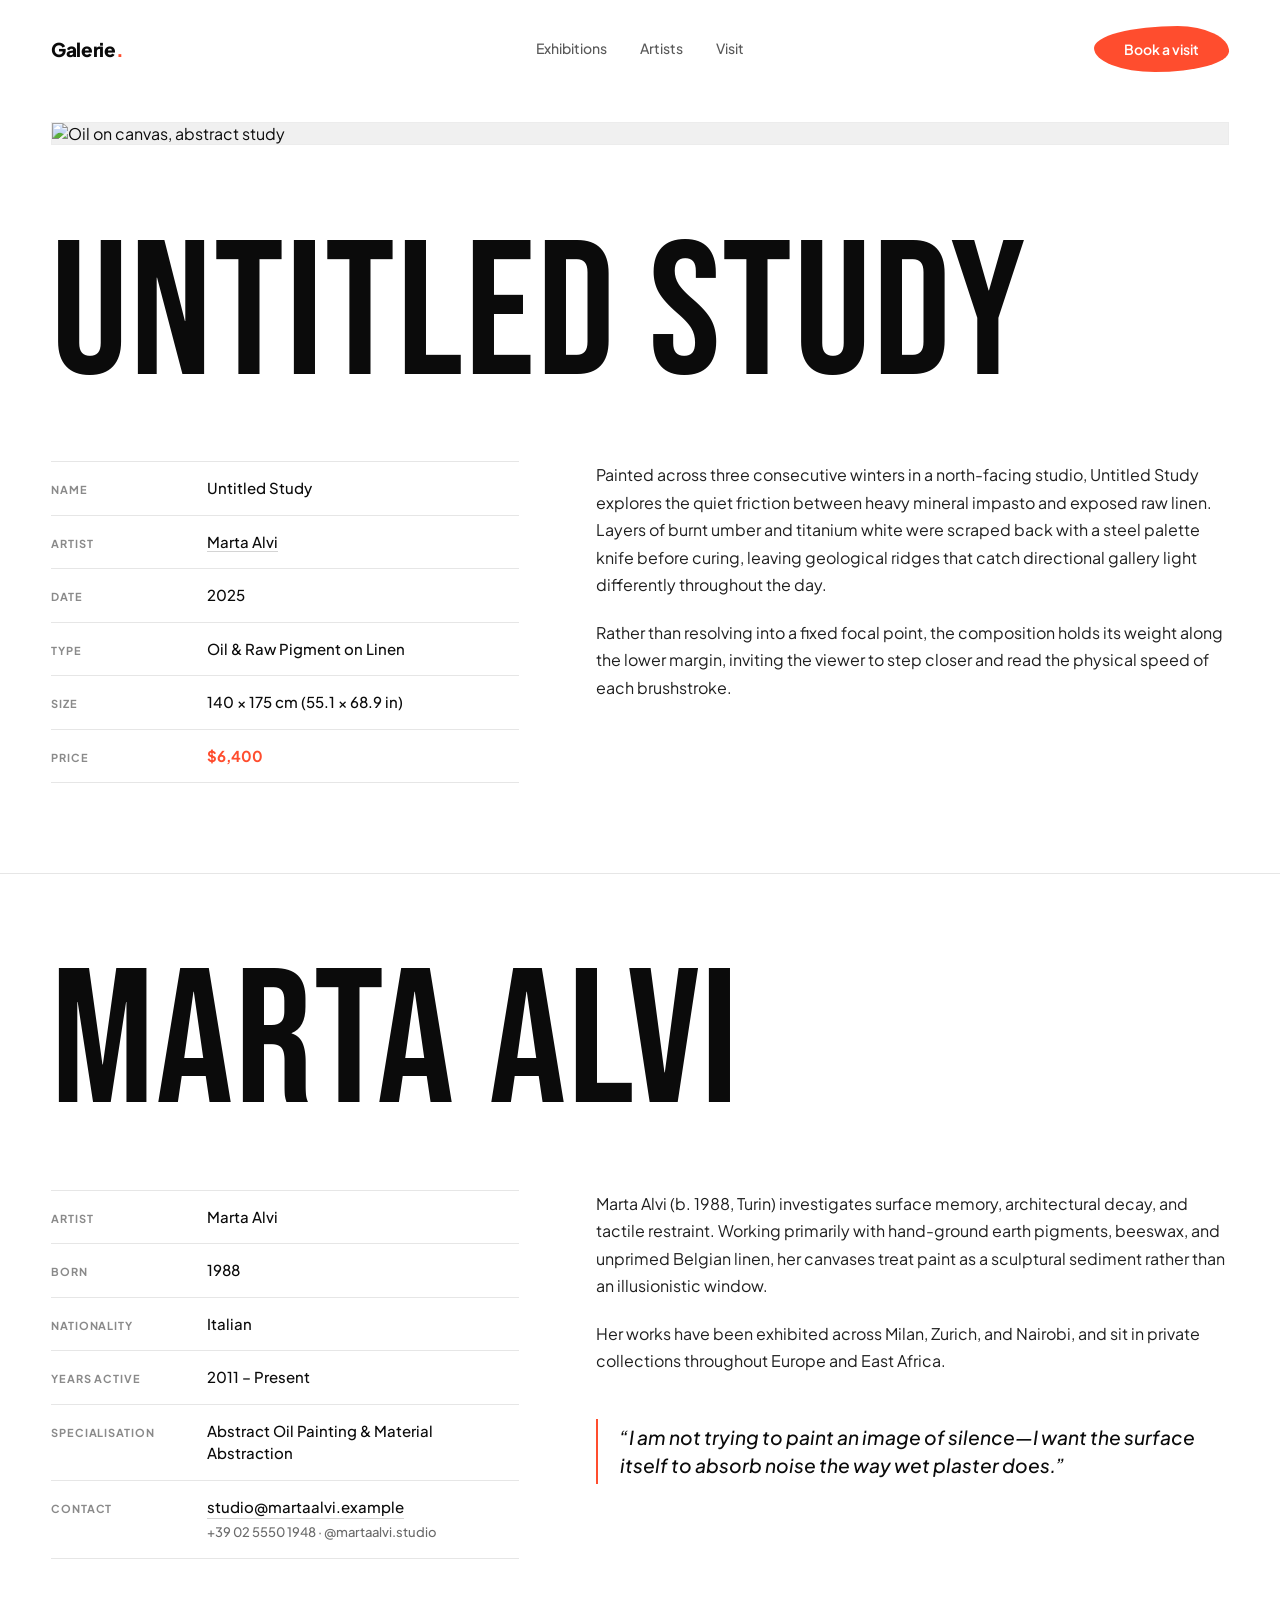
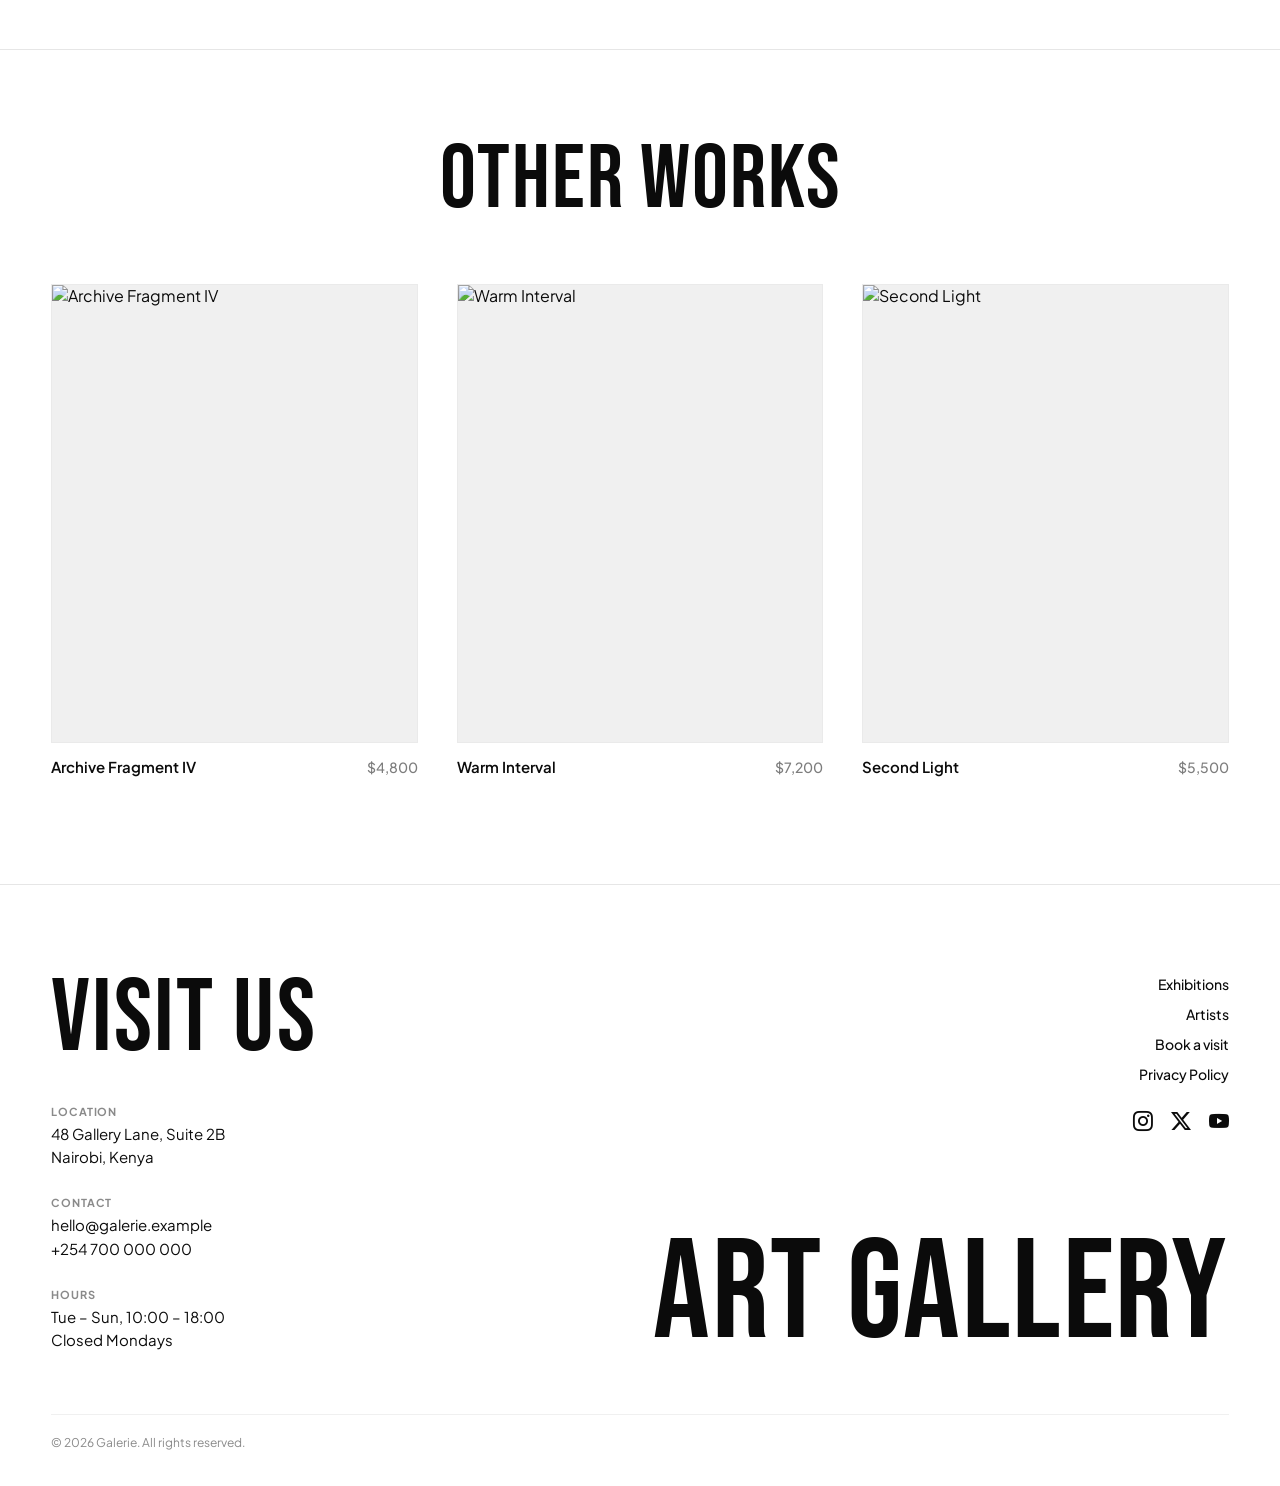
==== art.html @ 6aa9a16a "first commit" ====
<!DOCTYPE html>
<html lang="en">
<head>
  <meta charset="UTF-8" />
  <meta name="viewport" content="width=device-width, initial-scale=1" />
  <title>Untitled Study — Galerie.</title>

  <link rel="preconnect" href="https://fonts.googleapis.com" />
  <link rel="preconnect" href="https://fonts.gstatic.com" crossorigin />
  <link
    href="https://fonts.googleapis.com/css2?family=Bebas+Neue&family=Plus+Jakarta+Sans:wght@200..800&display=swap"
    rel="stylesheet"
  />
  <link
    rel="stylesheet"
    href="https://cdn.jsdelivr.net/npm/bootstrap-icons@1.11.3/font/bootstrap-icons.min.css"
  />

  <link rel="stylesheet" href="styles.css" />
  <link rel="stylesheet" href="art.css" />
</head>

<body>
  <header class="nav">
    <a class="logo" href="index.html">Galerie<span class="dot">.</span></a>

    <nav class="nav-links">
      <a href="index.html#exhibition">Exhibitions</a>
      <a href="index.html#artists">Artists</a>
      <a href="contact.html">Visit</a>
    </nav>

    <a class="cta" href="contact.html">Book a visit</a>
  </header>

  <main class="art-page">

    <!-- ================= 1. FULL IMAGE ================= -->
    <section class="art-hero" aria-label="Artwork showcase">
      <figure class="art-hero-figure">
        <img
          src="https://images.unsplash.com/photo-1579783928621-7a13d66a62d1?w=1600&auto=format&fit=crop&q=85&ixlib=rb-4.1.0"
          alt="Oil on canvas, abstract study"
        />
      </figure>
    </section>

    <!-- ================= 2. PAINTING TITLE & DETAILS ================= -->
    <section class="art-detail" aria-labelledby="artTitle">
      <h1 class="edge-heading" id="artTitle">UNTITLED STUDY</h1>

      <div class="art-two-col">
        <dl class="meta-list">
          <div class="meta-row">
            <dt>Name</dt>
            <dd>Untitled Study</dd>
          </div>
          <div class="meta-row">
            <dt>Artist</dt>
            <dd><a href="#artistProfile">Marta Alvi</a></dd>
          </div>
          <div class="meta-row">
            <dt>Date</dt>
            <dd>2025</dd>
          </div>
          <div class="meta-row">
            <dt>Type</dt>
            <dd>Oil &amp; Raw Pigment on Linen</dd>
          </div>
          <div class="meta-row">
            <dt>Size</dt>
            <dd>140 &times; 175 cm (55.1 &times; 68.9 in)</dd>
          </div>
          <div class="meta-row meta-row-price">
            <dt>Price</dt>
            <dd>$6,400</dd>
          </div>
        </dl>

        <div class="art-story">
          <p>
            Painted across three consecutive winters in a north-facing studio, Untitled Study explores the quiet friction between heavy mineral impasto and exposed raw linen. Layers of burnt umber and titanium white were scraped back with a steel palette knife before curing, leaving geological ridges that catch directional gallery light differently throughout the day.
          </p>
          <p>
            Rather than resolving into a fixed focal point, the composition holds its weight along the lower margin, inviting the viewer to step closer and read the physical speed of each brushstroke.
          </p>
        </div>
      </div>
    </section>

    <!-- ================= 3. ARTIST SECTION ================= -->
    <section class="artist-profile" id="artistProfile" aria-labelledby="artistHeading">
      <h2 class="edge-heading" id="artistHeading">MARTA ALVI</h2>

      <div class="art-two-col">
        <dl class="meta-list">
          <div class="meta-row">
            <dt>Artist</dt>
            <dd>Marta Alvi</dd>
          </div>
          <div class="meta-row">
            <dt>Born</dt>
            <dd>1988</dd>
          </div>
          <div class="meta-row">
            <dt>Nationality</dt>
            <dd>Italian</dd>
          </div>
          <div class="meta-row">
            <dt>Years Active</dt>
            <dd>2011 &ndash; Present</dd>
          </div>
          <div class="meta-row">
            <dt>Specialisation</dt>
            <dd>Abstract Oil Painting &amp; Material Abstraction</dd>
          </div>
          <div class="meta-row">
            <dt>Contact</dt>
            <dd class="artist-contact-cell">
              <a href="mailto:studio@martaalvi.example">studio@martaalvi.example</a>
              <span>+39 02 5550 1948 &middot; @martaalvi.studio</span>
            </dd>
          </div>
        </dl>

        <div class="artist-bio-col">
          <div class="art-story">
            <p>
              Marta Alvi (b. 1988, Turin) investigates surface memory, architectural decay, and tactile restraint. Working primarily with hand-ground earth pigments, beeswax, and unprimed Belgian linen, her canvases treat paint as a sculptural sediment rather than an illusionistic window.
            </p>
            <p>
              Her works have been exhibited across Milan, Zurich, and Nairobi, and sit in private collections throughout Europe and East Africa.
            </p>
          </div>

          <blockquote class="artist-quote">
            &ldquo;I am not trying to paint an image of silence—I want the surface itself to absorb noise the way wet plaster does.&rdquo;
          </blockquote>
        </div>
      </div>
    </section>

    <!-- ================= 4. OTHER WORKS ================= -->
    <section class="other-works" aria-labelledby="otherWorksHeading">
      <h2 class="other-works-heading" id="otherWorksHeading">OTHER WORKS</h2>

      <div class="other-works-grid">
        <article class="other-card">
          <a href="art.html">
            <figure class="other-card-figure">
              <img
                src="https://images.unsplash.com/photo-1579783928621-7a13d66a62d1?w=800&auto=format&fit=crop&q=80&ixlib=rb-4.1.0"
                alt="Archive Fragment IV"
                loading="lazy"
              />
            </figure>
            <div class="other-card-meta">
              <h3 class="other-card-title">Archive Fragment IV</h3>
              <p class="other-card-price">$4,800</p>
            </div>
          </a>
        </article>

        <article class="other-card">
          <a href="art.html">
            <figure class="other-card-figure">
              <img
                src="https://images.unsplash.com/photo-1578926375605-eaf7559b1458?q=80&w=900&auto=format&fit=crop&ixlib=rb-4.1.0"
                alt="Warm Interval"
                loading="lazy"
              />
            </figure>
            <div class="other-card-meta">
              <h3 class="other-card-title">Warm Interval</h3>
              <p class="other-card-price">$7,200</p>
            </div>
          </a>
        </article>

        <article class="other-card">
          <a href="art.html">
            <figure class="other-card-figure">
              <img
                src="https://images.unsplash.com/photo-1578301978693-85fa9c0320b9?q=80&w=900&auto=format&fit=crop&ixlib=rb-4.1.0"
                alt="Second Light"
                loading="lazy"
              />
            </figure>
            <div class="other-card-meta">
              <h3 class="other-card-title">Second Light</h3>
              <p class="other-card-price">$5,500</p>
            </div>
          </a>
        </article>
      </div>
    </section>

  </main>

  <!-- ================= FOOTER ================= -->
  <footer class="footer" id="visit">
    <div class="footer-inner">
      <div class="footer-top">
        <div class="footer-left">
          <h2 class="footer-heading">VISIT US</h2>

          <div class="footer-details">
            <div class="footer-block">
              <span class="footer-label">Location</span>
              <p class="footer-text">48 Gallery Lane, Suite 2B<br />Nairobi, Kenya</p>
            </div>

            <div class="footer-block">
              <span class="footer-label">Contact</span>
              <p class="footer-text">
                <a href="mailto:hello@galerie.example">hello@galerie.example</a><br />
                <a href="tel:+254700000000">+254 700 000 000</a>
              </p>
            </div>

            <div class="footer-block">
              <span class="footer-label">Hours</span>
              <p class="footer-text">Tue &ndash; Sun, 10:00 &ndash; 18:00<br />Closed Mondays</p>
            </div>
          </div>
        </div>

        <div class="footer-right">
          <div class="footer-links-group">
            <nav class="footer-nav" aria-label="Footer navigation">
              <a href="index.html#exhibition">Exhibitions</a>
              <a href="index.html#artists">Artists</a>
              <a href="contact.html">Book a visit</a>
              <a href="/privacy-policy/">Privacy Policy</a>
            </nav>

            <div class="footer-socials" aria-label="Social media">
              <a href="#" class="social-icon" aria-label="Instagram">
                <i class="bi bi-instagram" aria-hidden="true"></i>
              </a>
              <a href="#" class="social-icon" aria-label="X">
                <i class="bi bi-twitter-x" aria-hidden="true"></i>
              </a>
              <a href="#" class="social-icon" aria-label="YouTube">
                <i class="bi bi-youtube" aria-hidden="true"></i>
              </a>
            </div>
          </div>

          <p class="footer-wordmark" aria-hidden="true">ART GALLERY</p>
        </div>
      </div>

      <div class="footer-bottom">
        <p class="footer-copy">&copy; 2026 Galerie. All rights reserved.</p>
      </div>
    </div>
  </footer>
</body>
</html>
---- styles.css ----
:root {
  --ink: #0b0b0b;
  --paint: #ff4d2e;
  --frame: #f0f0f0;
  --ease: cubic-bezier(.22, 1, .36, 1);
}

*,
*::before,
*::after { box-sizing: border-box; }

html, body {
  margin: 0;
  padding: 0;
  background: #ffffff;
}

body {
  font-family: 'Plus Jakarta Sans', system-ui, sans-serif;
  color: var(--ink);
  -webkit-font-smoothing: antialiased;
  overflow-x: hidden;
  cursor: url("data:image/svg+xml,%3Csvg xmlns='http://www.w3.org/2000/svg' width='32' height='32' viewBox='0 0 32 32'%3E%3Cline x1='15.5' y1='16.5' x2='27' y2='5' stroke='%230b0b0b' stroke-width='4.5' stroke-linecap='round'/%3E%3Cline x1='13' y1='19' x2='15.5' y2='16.5' stroke='%23999999' stroke-width='5' stroke-linecap='round'/%3E%3Cpath d='M15.1 21.1 L10.9 16.9 L4 28 Z' fill='%23ff4d2e'/%3E%3C/svg%3E") 4 28, auto;
}

a, button { cursor: inherit; }

::selection { background: var(--paint); color: #fff; }

a:focus-visible,
button:focus-visible {
  outline: 2px solid var(--paint);
  outline-offset: 4px;
}

.hero {
  min-height: 100svh;
  display: flex;
  flex-direction: column;
  background: #ffffff;
}

/* ================= NAV ================= */
.nav {
  display: grid;
  grid-template-columns: 1fr auto 1fr;
  align-items: center;
  padding: 26px clamp(20px, 4vw, 56px);
  position: relative;
  z-index: 10;
}

.logo {
  justify-self: start;
  text-decoration: none;
  color: var(--ink);
  font-size: 19px;
  font-weight: 800;
  letter-spacing: -0.02em;
}

.logo .dot {
  display: inline-block;
  color: var(--paint);
  transition: transform .5s var(--ease);
}

.logo:hover .dot { transform: scale(1.8); }

.nav-links {
  justify-self: center;
  display: flex;
  gap: clamp(18px, 2.6vw, 40px);
}

.nav-links a {
  position: relative;
  font-size: 14px;
  font-weight: 500;
  text-decoration: none;
  color: var(--ink);
  opacity: .68;
  padding-bottom: 3px;
  transition: opacity .3s ease;
}

.nav-links a::after {
  content: '';
  position: absolute;
  left: 0; right: 0; bottom: 0;
  height: 2px;
  border-radius: 2px;
  background: var(--paint);
  transform: scaleX(0);
  transform-origin: left center;
  transition: transform .5s var(--ease);
}

.nav-links a:hover { opacity: 1; }
.nav-links a:hover::after { transform: scaleX(1); }

/* ---------- CTA: painted blob ---------- */
.cta {
  justify-self: end;
  position: relative;
  display: inline-flex;
  align-items: center;
  padding: 14px 30px;
  font-size: 14px;
  font-weight: 600;
  text-decoration: none;
  color: #ffffff;
  background: var(--paint);
  border-radius: 62% 38% 55% 45% / 48% 55% 45% 52%;
  transition:
    border-radius .6s var(--ease),
    transform .45s var(--ease),
    box-shadow .45s var(--ease);
}

.cta::after {
  content: '';
  position: absolute;
  top: -5px; right: -3px;
  width: 10px; height: 10px;
  border-radius: 50%;
  background: var(--paint);
  transform: scale(0);
  transition: transform .5s var(--ease) .05s;
}

.cta:hover {
  border-radius: 45% 55% 42% 58% / 55% 45% 58% 42%;
  transform: rotate(-2deg) scale(1.05);
  box-shadow: 0 14px 30px -16px rgba(255, 77, 46, .6);
}

.cta:hover::after { transform: scale(1); }

/* ================= CONTENT ================= */
.main {
  flex: 1;
  display: flex;
  flex-direction: column;
  align-items: center;
  justify-content: center;
  gap: clamp(20px, 3.5vw, 48px);
  padding: clamp(40px, 9vh, 130px) clamp(24px, 4vw, 56px) clamp(24px, 4vw, 56px);
}

.hero-title {
  position: relative;
  z-index: 1;
  margin: 0;
  font-family: 'Bebas Neue', sans-serif;
  font-weight: 400;
  font-size: clamp(4rem, 19vw, 22rem);
  line-height: .8;
  letter-spacing: .01em;
  white-space: nowrap;
  color: var(--ink);
  -webkit-text-stroke: 2px transparent;
  user-select: none;
  transition: color .55s var(--ease), -webkit-text-stroke-color .55s var(--ease);
}

.hero-title:hover {
  color: transparent;
  -webkit-text-stroke-color: var(--paint);
}

.frame {
  position: relative;
  z-index: 2;
  width: min(900px, 90vw);
  height: clamp(220px, 36vh, 420px);
  background: var(--frame);
  transition: background .45s ease;
}

.frame:hover { background: #eaeaea; }

.flower {
  position: absolute;
  left: 50%;
  bottom: 0;
  z-index: 3;
  height: 260%;
  transform: translateX(-50%);
  pointer-events: none;
}

.flower img {
  display: block;
  height: 100%;
  width: auto;
}

@media (max-width: 720px) {
  .nav { grid-template-columns: 1fr auto; }
  .nav-links { display: none; }

  .main {
    padding-top: clamp(28px, 6vh, 70px);
    gap: clamp(16px, 4vw, 30px);
  }

  .frame    { order: 1; }
  .hero-title { order: 2; font-size: clamp(2.5rem, 15vw, 8rem); }
  .flower { height: 160%; }
  .cta { padding: 12px 24px; }
}

@media (prefers-reduced-motion: reduce) {
  *, *::before, *::after {
    animation: none !important;
    transition: none !important;
  }
}

/* ================= EXHIBITION: FREEFORM FIELD ================= */
.exhibition {
  position: relative;
  width: 100%;
  height: 92svh;
  min-height: 620px;
  background-color: #fafafa;
  background-image: radial-gradient(#d4d4d4 1px, transparent 1px);
  background-size: 28px 28px;
  border-top: 1px solid #ececec;
  overflow: hidden;
  user-select: none;
}

.field-viewport {
  position: relative;
  width: 100%;
  height: 100%;
  touch-action: none;
  cursor: grab;
}

.field-viewport.is-dragging {
  cursor: grabbing;
}

.field-stage {
  position: absolute;
  top: 0;
  left: 0;
  width: 3200px;
  height: 2400px;
  transform-origin: 0 0;
  will-change: transform;
}

/* Floating HUD */
.field-hud {
  position: absolute;
  left: clamp(16px, 3vw, 40px);
  right: clamp(16px, 3vw, 40px);
  bottom: clamp(16px, 3vw, 32px);
  z-index: 20;
  display: flex;
  align-items: center;
  justify-content: space-between;
  pointer-events: none;
}

.field-hint {
  font-size: 12px;
  font-weight: 500;
  letter-spacing: 0.02em;
  color: #6b6b6b;
  background: #ffffff;
  border: 1px solid #e5e5e5;
  padding: 8px 14px;
}

.field-controls {
  display: inline-flex;
  align-items: center;
  background: #ffffff;
  border: 1px solid #e5e5e5;
  pointer-events: auto;
}

.field-btn {
  appearance: none;
  border: 0;
  background: transparent;
  color: var(--ink);
  font-family: inherit;
  font-size: 13px;
  font-weight: 600;
  padding: 8px 13px;
  transition: background .2s ease, color .2s ease;
}

.field-btn:hover {
  background: #f3f3f3;
}

.field-reset {
  border-left: 1px solid #e5e5e5;
  padding-inline: 16px;
}

.field-reset:hover {
  background: var(--paint);
  color: #ffffff;
}

.field-zoom-label {
  font-size: 12px;
  font-weight: 600;
  min-width: 48px;
  text-align: center;
  color: var(--ink);
}

/* Scattered Art Pieces */
.piece {
  position: absolute;
  top: 0;
  left: 0;
  transition: z-index 0s;
}

.piece:hover {
  z-index: 10;
}

.piece a {
  display: block;
  text-decoration: none;
  color: inherit;
}

.piece-figure {
  margin: 0 0 12px;
  overflow: hidden;
  background: var(--frame);
  border: 1px solid #eaeaea;
  transition: border-color .35s var(--ease), transform .45s var(--ease);
}

.piece:hover .piece-figure {
  border-color: var(--ink);
}

.piece-figure img {
  display: block;
  width: 100%;
  height: 100%;
  object-fit: cover;
  pointer-events: none;
  transition: transform .8s var(--ease);
}

.piece:hover .piece-figure img {
  transform: scale(1.035);
}

.piece-title {
  margin: 0 0 3px;
  font-size: 15px;
  font-weight: 600;
  letter-spacing: -0.01em;
  color: var(--ink);
}

.piece-artist {
  margin: 0;
  font-size: 13px;
  font-weight: 400;
  color: #7d7d7d;
}

@media (max-width: 640px) {
  .field-hint {
    display: none;
  }
  .field-hud {
    justify-content: flex-end;
  }
}

/* ================= ARTISTS ================= */
.artists {
  background: #ffffff;
  padding: clamp(72px, 11vh, 140px) clamp(24px, 4vw, 56px);
  border-top: 1px solid #f0f0f0;
}

.artists-grid {
  display: grid;
  grid-template-columns: minmax(0, 1.35fr) minmax(0, 0.65fr);
  gap: clamp(36px, 5vw, 80px);
  max-width: 1320px;
  margin: 0 auto;
  align-items: start;
}

/* Left column: selected artist's paintings */
.artist-works {
  min-height: 280px;
  display: flex;
  align-items: center;
}

.artist-empty {
  margin: 0;
  font-size: 14px;
  color: #8a8a8a;
}

.artist-paintings {
  width: 100%;
  display: flex;
  flex-wrap: wrap;
  gap: clamp(20px, 2.5vw, 32px);
  align-items: start;
}

.artist-card {
  width: 240px;
  flex: 0 0 240px;
}

.artist-card-figure {
  margin: 0 0 10px;
  overflow: hidden;
  background: var(--frame);
  width: 240px;
  height: 280px;
}

.artist-card-figure img {
  display: block;
  width: 100%;
  height: 100%;
  object-fit: cover;
  transition: transform .8s var(--ease);
}

.artist-card:hover .artist-card-figure img {
  transform: scale(1.04);
}

.artist-card-title {
  margin: 0 0 2px;
  font-size: 14px;
  font-weight: 600;
  color: var(--ink);
}

.artist-card-year {
  margin: 0;
  font-size: 12px;
  color: #8a8a8a;
}

/* Right column: small rows with divider lines in Bebas Neue */
.artist-list {
  list-style: none;
  margin: 0;
  padding: 0;
  width: 100%;
  border-top: 1px solid #e6e6e6;
}

.artist-list li {
  border-bottom: 1px solid #e6e6e6;
}

.artist-name-btn {
  appearance: none;
  border: 0;
  background: transparent;
  width: 100%;
  padding: 12px 2px;
  font-family: 'Bebas Neue', sans-serif;
  font-weight: 400;
  font-size: 22px;
  line-height: 1.1;
  letter-spacing: 0.04em;
  color: var(--ink);
  text-align: left;
  transition: color .25s var(--ease), padding-left .25s var(--ease);
}

.artist-name-btn:hover,
.artist-name-btn.is-active {
  color: var(--paint);
  padding-left: 8px;
}

@media (max-width: 820px) {
  .artists-grid {
    grid-template-columns: 1fr;
  }

  .artist-list {
    order: 1;
  }

  .artist-works {
    order: 2;
    min-height: 120px;
  }
}
/* ================= FOOTER ================= */
.footer {
  background: #ffffff;
  border-top: 1px solid #e6e6e6;
  padding: clamp(64px, 10vh, 120px) clamp(24px, 4vw, 56px) clamp(28px, 4vh, 44px);
}

.footer-inner {
  max-width: 1320px;
  margin: 0 auto;
  display: flex;
  flex-direction: column;
  gap: clamp(48px, 7vh, 88px);
}

.footer-top {
  display: flex;
  justify-content: space-between;
  align-items: stretch;
  gap: clamp(40px, 6vw, 96px);
  flex-wrap: wrap;
}

.footer-left {
  flex: 0 0 auto;
  max-width: 560px;
}

.footer-heading {
  margin: 0 0 clamp(24px, 3.5vw, 40px);
  font-family: 'Bebas Neue', sans-serif;
  font-weight: 400;
  font-size: clamp(3.5rem, 8vw, 7.5rem);
  line-height: 0.88;
  letter-spacing: 0.02em;
  color: var(--ink);
}

.footer-details {
  display: flex;
  flex-direction: column;
  gap: clamp(18px, 2.5vw, 28px);
}

.footer-label {
  display: block;
  font-size: 11px;
  font-weight: 700;
  text-transform: uppercase;
  letter-spacing: 0.08em;
  color: #8a8a8a;
  margin-bottom: 4px;
}

.footer-text {
  margin: 0;
  font-size: 15px;
  line-height: 1.55;
  color: var(--ink);
}

.footer-text a {
  text-decoration: none;
  color: inherit;
  border-bottom: 1px solid transparent;
  transition: color .25s ease, border-color .25s ease;
}

.footer-text a:hover {
  color: var(--paint);
  border-bottom-color: var(--paint);
}

.footer-right {
  flex: 1 1 auto;
  display: flex;
  flex-direction: column;
  justify-content: space-between;
  align-items: flex-end;
  gap: 32px;
}

.footer-links-group {
  display: flex;
  flex-direction: column;
  align-items: flex-end;
  gap: 28px;
}

.footer-nav {
  display: flex;
  flex-direction: column;
  align-items: flex-end;
  gap: 12px;
}

.footer-nav a {
  text-decoration: none;
  font-size: 14px;
  font-weight: 500;
  color: var(--ink);
  transition: color .25s ease;
}

.footer-nav a:hover {
  color: var(--paint);
}

.footer-socials {
  display: flex;
  align-items: center;
  gap: 18px;
}

.social-icon {
  display: inline-flex;
  align-items: center;
  justify-content: center;
  background: none;
  border: 0;
  padding: 0;
  font-size: 20px;
  line-height: 1;
  color: var(--ink);
  text-decoration: none;
  transition: color .25s ease, transform .25s var(--ease);
}

.social-icon:hover {
  color: var(--paint);
  transform: translateY(-2px);
}

.footer-wordmark {
  margin: 0;
  font-family: 'Bebas Neue', sans-serif;
  font-weight: 400;
  font-size: clamp(3.8rem, 11vw, 11rem);
  line-height: 0.8;
  letter-spacing: 0.01em;
  color: var(--ink);
  white-space: nowrap;
  user-select: none;
  text-align: right;
}

.footer-bottom {
  padding-top: 20px;
  border-top: 1px solid #f0f0f0;
}

.footer-copy {
  margin: 0;
  font-size: 12px;
  color: #8a8a8a;
}

@media (max-width: 720px) {
  .footer-right,
  .footer-links-group,
  .footer-nav {
    align-items: flex-start;
  }

  .footer-wordmark {
    text-align: left;
    font-size: clamp(3rem, 15vw, 6rem);
  }
}

html, body {
  margin: 0;
  padding: 0;
  background: #ffffff;
  max-width: 100%;
  overflow-x: clip;
}

.hero {
  min-height: 100svh;
  display: flex;
  flex-direction: column;
  background: #ffffff;
  overflow-x: clip;
}

@media (max-width: 720px) {
  .nav { grid-template-columns: 1fr auto; }
  .nav-links { display: none; }

  .main {
    padding-top: clamp(28px, 6vh, 70px);
    gap: clamp(16px, 4vw, 30px);
  }

  .frame      { order: 1; }
  .hero-title { order: 2; font-size: clamp(2.4rem, 13.5vw, 8rem); }
  .flower     { height: 150%; }
  .cta        { padding: 12px 24px; }

  .footer-left,
  .footer-right {
    max-width: 100%;
    min-width: 0;
  }

  .footer-right,
  .footer-links-group,
  .footer-nav {
    align-items: flex-start;
  }

  .footer-wordmark {
    text-align: left;
    font-size: clamp(2.6rem, 13.5vw, 6rem);
    max-width: 100%;
  }
}

@media (max-width: 560px) {
  .artist-card {
    width: 100%;
    flex: 1 1 100%;
  }

  .artist-card-figure {
    width: 100%;
    height: auto;
    aspect-ratio: 4 / 5;
  }
}
---- art.css ----
/* ================= ART DETAIL PAGE ================= */
.art-page {
  background: #ffffff;
  color: var(--ink);
}

/* 1. Full Image at Top */
.art-hero {
  width: 100%;
  padding: clamp(12px, 2vw, 24px) clamp(20px, 4vw, 56px) clamp(36px, 5vw, 64px);
}

.art-hero-figure {
  margin: 0;
  width: 100%;
  background: var(--frame);
  border: 1px solid #ececec;
  display: flex;
  align-items: center;
  justify-content: center;
  overflow: hidden;
}

.art-hero-figure img {
  display: block;
  width: 100%;
  max-height: 82svh;
  object-fit: contain;
}

/* Edge-to-edge Huge Heading (shared by Painting Title & Artist Name) */
.edge-heading {
  margin: 0 0 clamp(32px, 5vw, 64px);
  padding-left: clamp(20px, 4vw, 56px);
  padding-right: clamp(20px, 4vw, 56px);
  font-family: 'Bebas Neue', sans-serif;
  font-weight: 400;
  font-size: clamp(4rem, 15vw, 17rem);
  line-height: 0.84;
  letter-spacing: 0.01em;
  color: var(--ink);
  word-break: break-word;
}

/* 2. Painting Section */
.art-detail {
  padding-top: clamp(16px, 3vh, 32px);
  padding-bottom: clamp(64px, 10vh, 130px);
}

/* 3. Artist Section */
.artist-profile {
  border-top: 1px solid #e6e6e6;
  padding-top: clamp(64px, 10vh, 130px);
  padding-bottom: clamp(64px, 10vh, 130px);
}

/* Two-Column Grid inside Painting & Artist Sections */
.art-two-col {
  display: grid;
  grid-template-columns: minmax(0, 0.85fr) minmax(0, 1.15fr);
  gap: clamp(36px, 6vw, 96px);
  padding-inline: clamp(20px, 4vw, 56px);
  align-items: start;
}

/* Left Column: Clean Key/Value Specification Rows */
.meta-list {
  margin: 0;
  border-top: 1px solid #e6e6e6;
}

.meta-row {
  display: grid;
  grid-template-columns: 140px minmax(0, 1fr);
  gap: 16px;
  padding: 15px 0;
  border-bottom: 1px solid #e6e6e6;
  align-items: baseline;
}

.meta-row dt {
  font-size: 11px;
  font-weight: 700;
  text-transform: uppercase;
  letter-spacing: 0.08em;
  color: #8a8a8a;
}

.meta-row dd {
  margin: 0;
  font-size: 15px;
  font-weight: 500;
  line-height: 1.5;
  color: var(--ink);
}

.meta-row dd a {
  color: var(--ink);
  text-decoration: none;
  border-bottom: 1px solid #d4d4d4;
  transition: color .25s ease, border-color .25s ease;
}

.meta-row dd a:hover {
  color: var(--paint);
  border-bottom-color: var(--paint);
}

.meta-row-price dd {
  font-weight: 700;
  color: var(--paint);
}

.artist-contact-cell {
  display: flex;
  flex-direction: column;
  gap: 4px;
}

.artist-contact-cell a {
  width: fit-content;
}

.artist-contact-cell span {
  font-size: 13px;
  color: #6b6b6b;
}

/* Right Column: Story, Bio & Quote */
.art-story p {
  margin: 0 0 20px;
  font-size: clamp(16px, 1.25vw, 18px);
  line-height: 1.72;
  color: #1f1f1f;
  max-width: 62ch;
}

.art-story p:last-child {
  margin-bottom: 0;
}

.artist-bio-col {
  display: flex;
  flex-direction: column;
  gap: clamp(28px, 4vw, 44px);
}

.artist-quote {
  margin: 0;
  padding: 4px 0 4px 22px;
  border-left: 2px solid var(--paint);
  font-size: clamp(18px, 1.5vw, 22px);
  font-weight: 500;
  font-style: italic;
  line-height: 1.5;
  color: var(--ink);
  max-width: 52ch;
}

/* 4. Other Works Section */
.other-works {
  border-top: 1px solid #e6e6e6;
  padding: clamp(64px, 10vh, 130px) clamp(20px, 4vw, 56px) clamp(80px, 12vh, 150px);
}

.other-works-heading {
  margin: 0 0 clamp(36px, 5vw, 64px);
  text-align: center;
  font-family: 'Bebas Neue', sans-serif;
  font-weight: 400;
  font-size: clamp(3rem, 7vw, 6.5rem);
  line-height: 0.9;
  letter-spacing: 0.02em;
  color: var(--ink);
}

.other-works-grid {
  max-width: 1320px;
  margin: 0 auto;
  display: grid;
  grid-template-columns: repeat(auto-fit, minmax(260px, 1fr));
  gap: clamp(24px, 3vw, 40px);
}

.other-card a {
  display: block;
  text-decoration: none;
  color: inherit;
}

.other-card-figure {
  margin: 0 0 14px;
  aspect-ratio: 4 / 5;
  overflow: hidden;
  background: var(--frame);
  border: 1px solid #eaeaea;
  transition: border-color .35s var(--ease);
}

.other-card:hover .other-card-figure {
  border-color: var(--ink);
}

.other-card-figure img {
  display: block;
  width: 100%;
  height: 100%;
  object-fit: cover;
  transition: transform .8s var(--ease);
}

.other-card:hover .other-card-figure img {
  transform: scale(1.04);
}

.other-card-meta {
  display: flex;
  justify-content: space-between;
  align-items: baseline;
  gap: 12px;
}

.other-card-title {
  margin: 0;
  font-size: 15px;
  font-weight: 600;
  color: var(--ink);
}

.other-card-price {
  margin: 0;
  font-size: 14px;
  font-weight: 500;
  color: #7d7d7d;
}

/* Responsive */
@media (max-width: 860px) {
  .art-two-col {
    grid-template-columns: 1fr;
  }

  .meta-row {
    grid-template-columns: 120px minmax(0, 1fr);
  }
}

.art-page {
  background: #ffffff;
  color: var(--ink);
  overflow-x: clip;
}

@media (max-width: 480px) {
  .meta-row {
    grid-template-columns: 1fr;
    gap: 4px;
  }
}
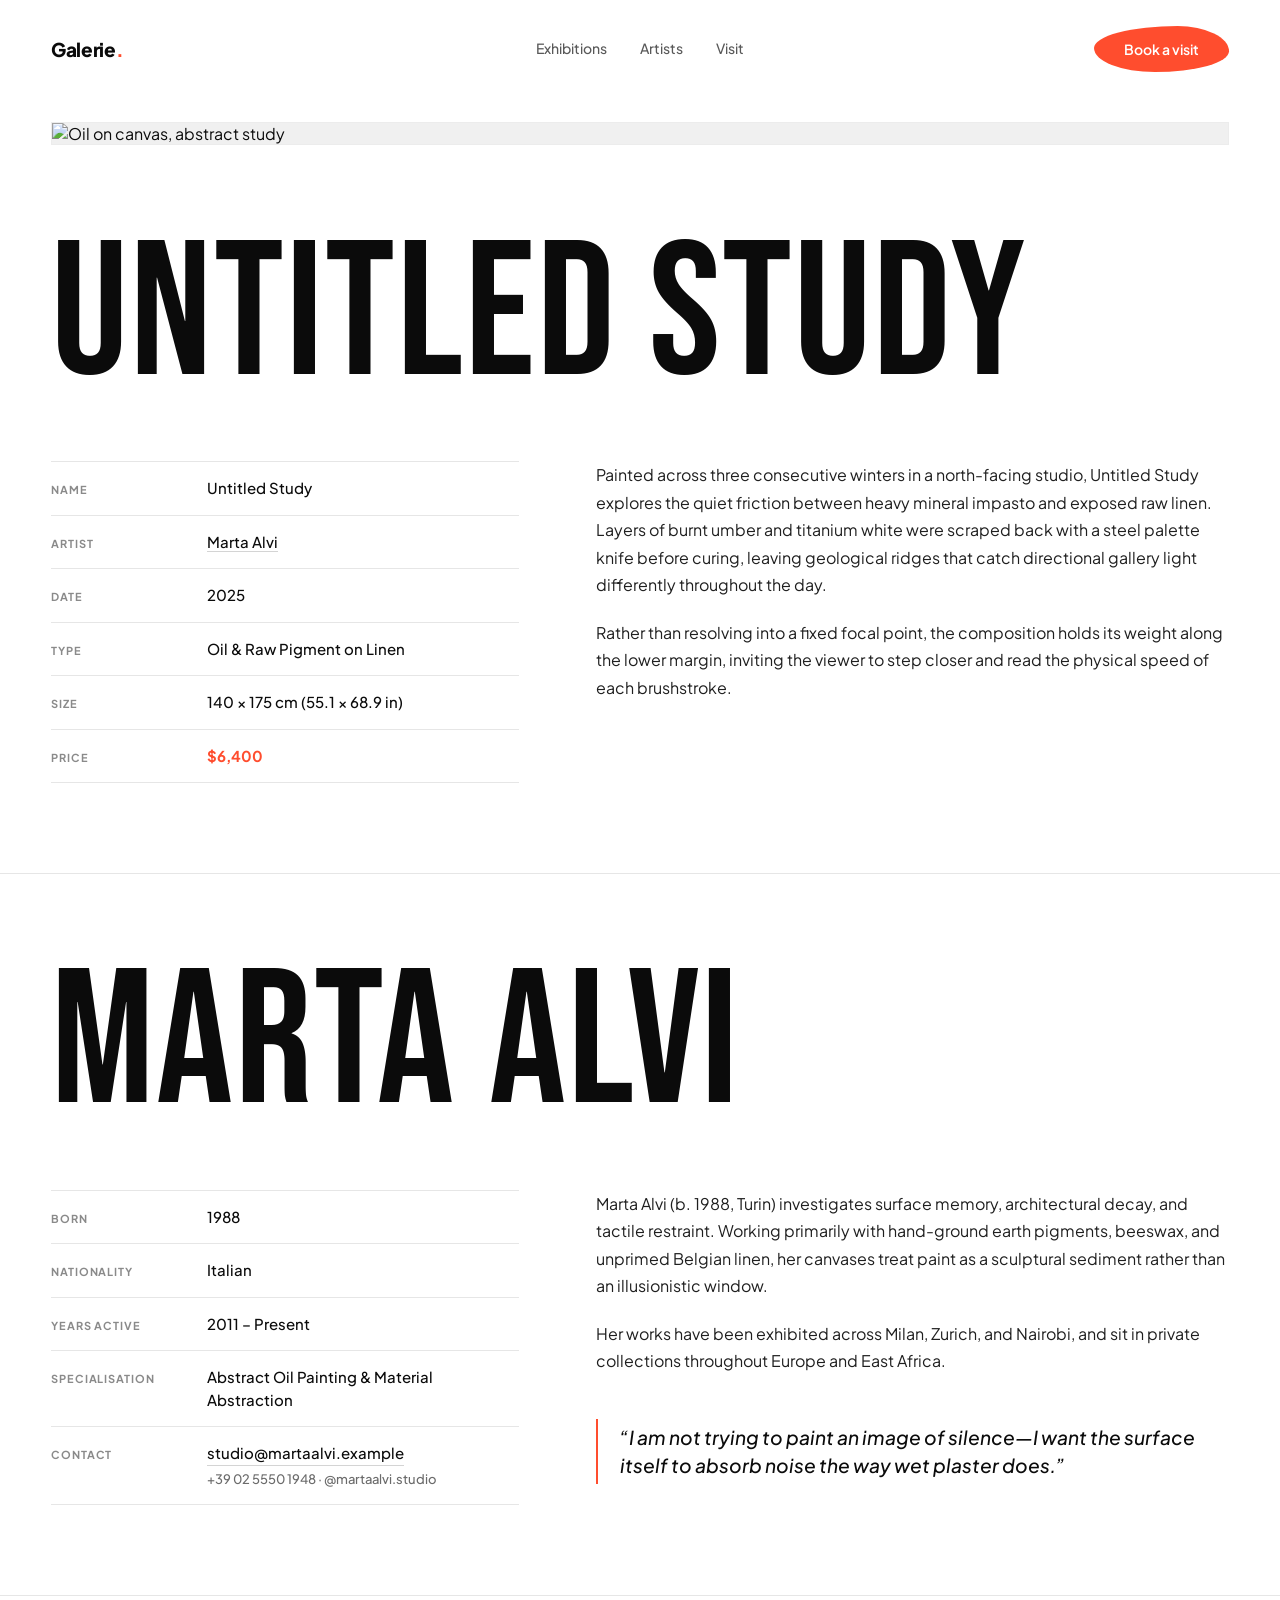
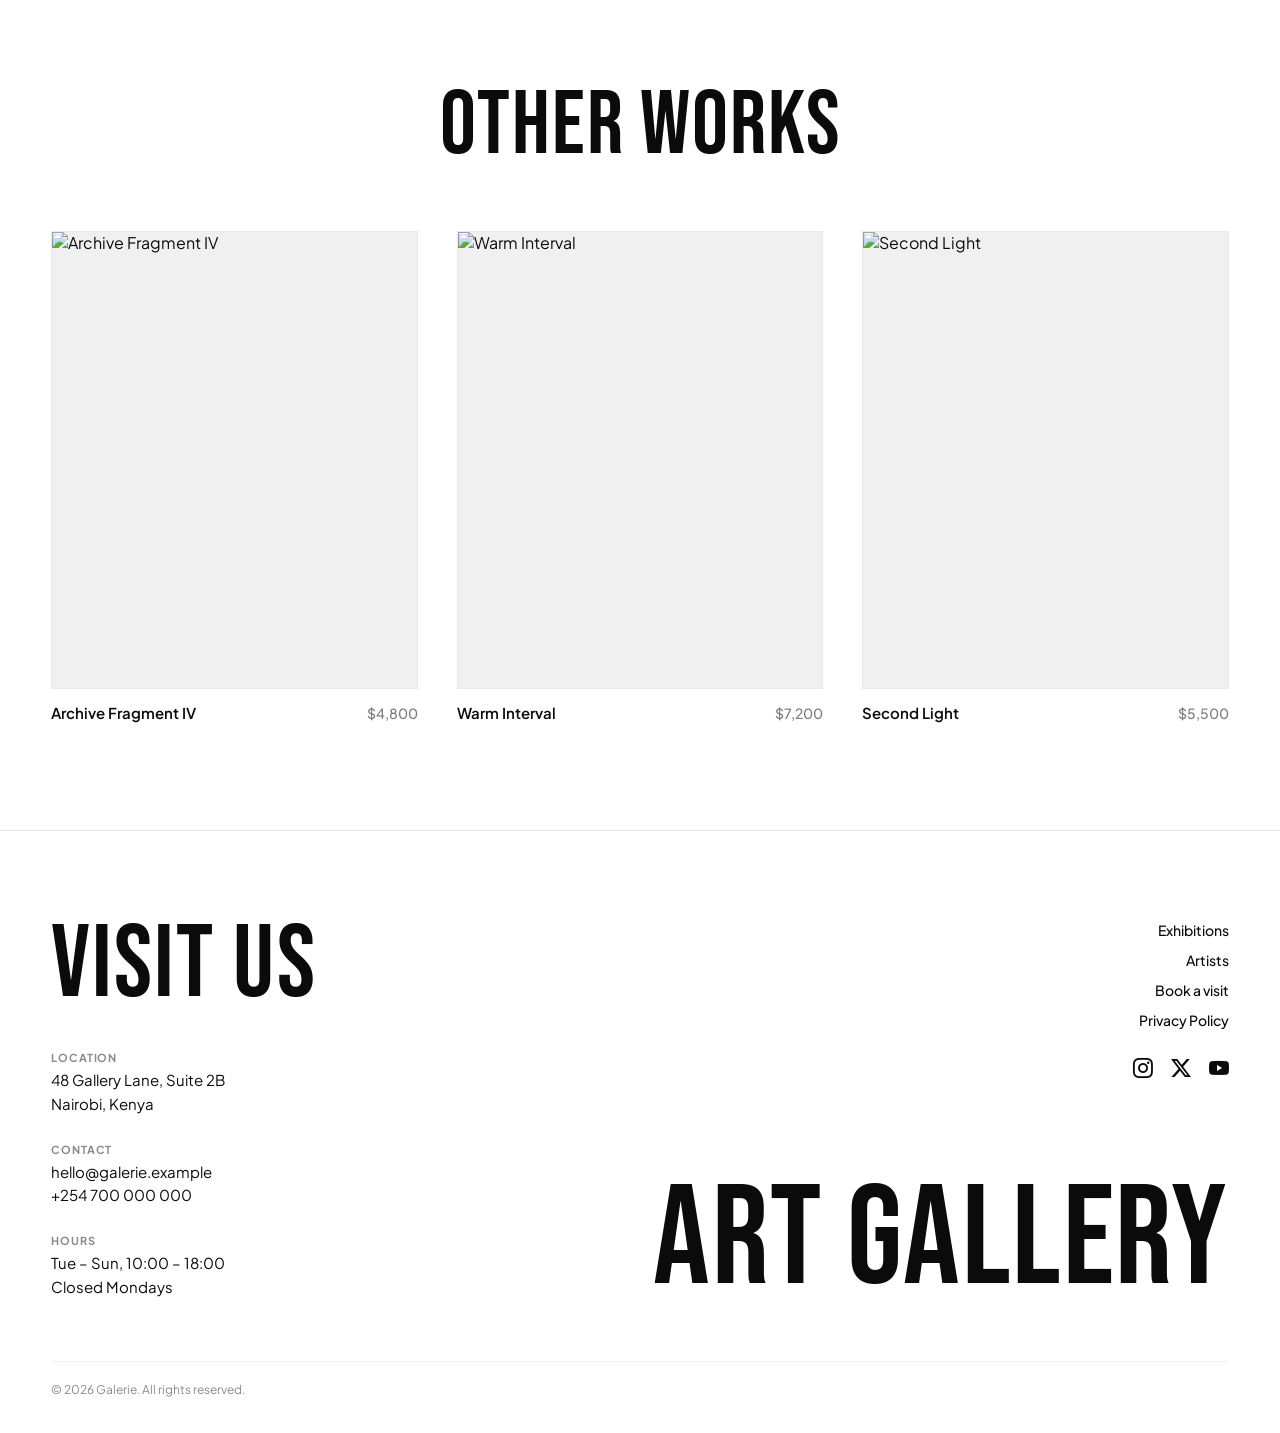
==== commit 10bc987a: "first commit" ====
--- a/art.html
+++ b/art.html
@@ -94,10 +94,10 @@
 
       <div class="art-two-col">
         <dl class="meta-list">
-          <div class="meta-row">
+          <!-- <div class="meta-row">
             <dt>Artist</dt>
             <dd>Marta Alvi</dd>
-          </div>
+          </div> -->
           <div class="meta-row">
             <dt>Born</dt>
             <dd>1988</dd>
@@ -256,5 +256,7 @@
       </div>
     </div>
   </footer>
+
+  <script src="paint-trail.js" defer></script>
 </body>
 </html>
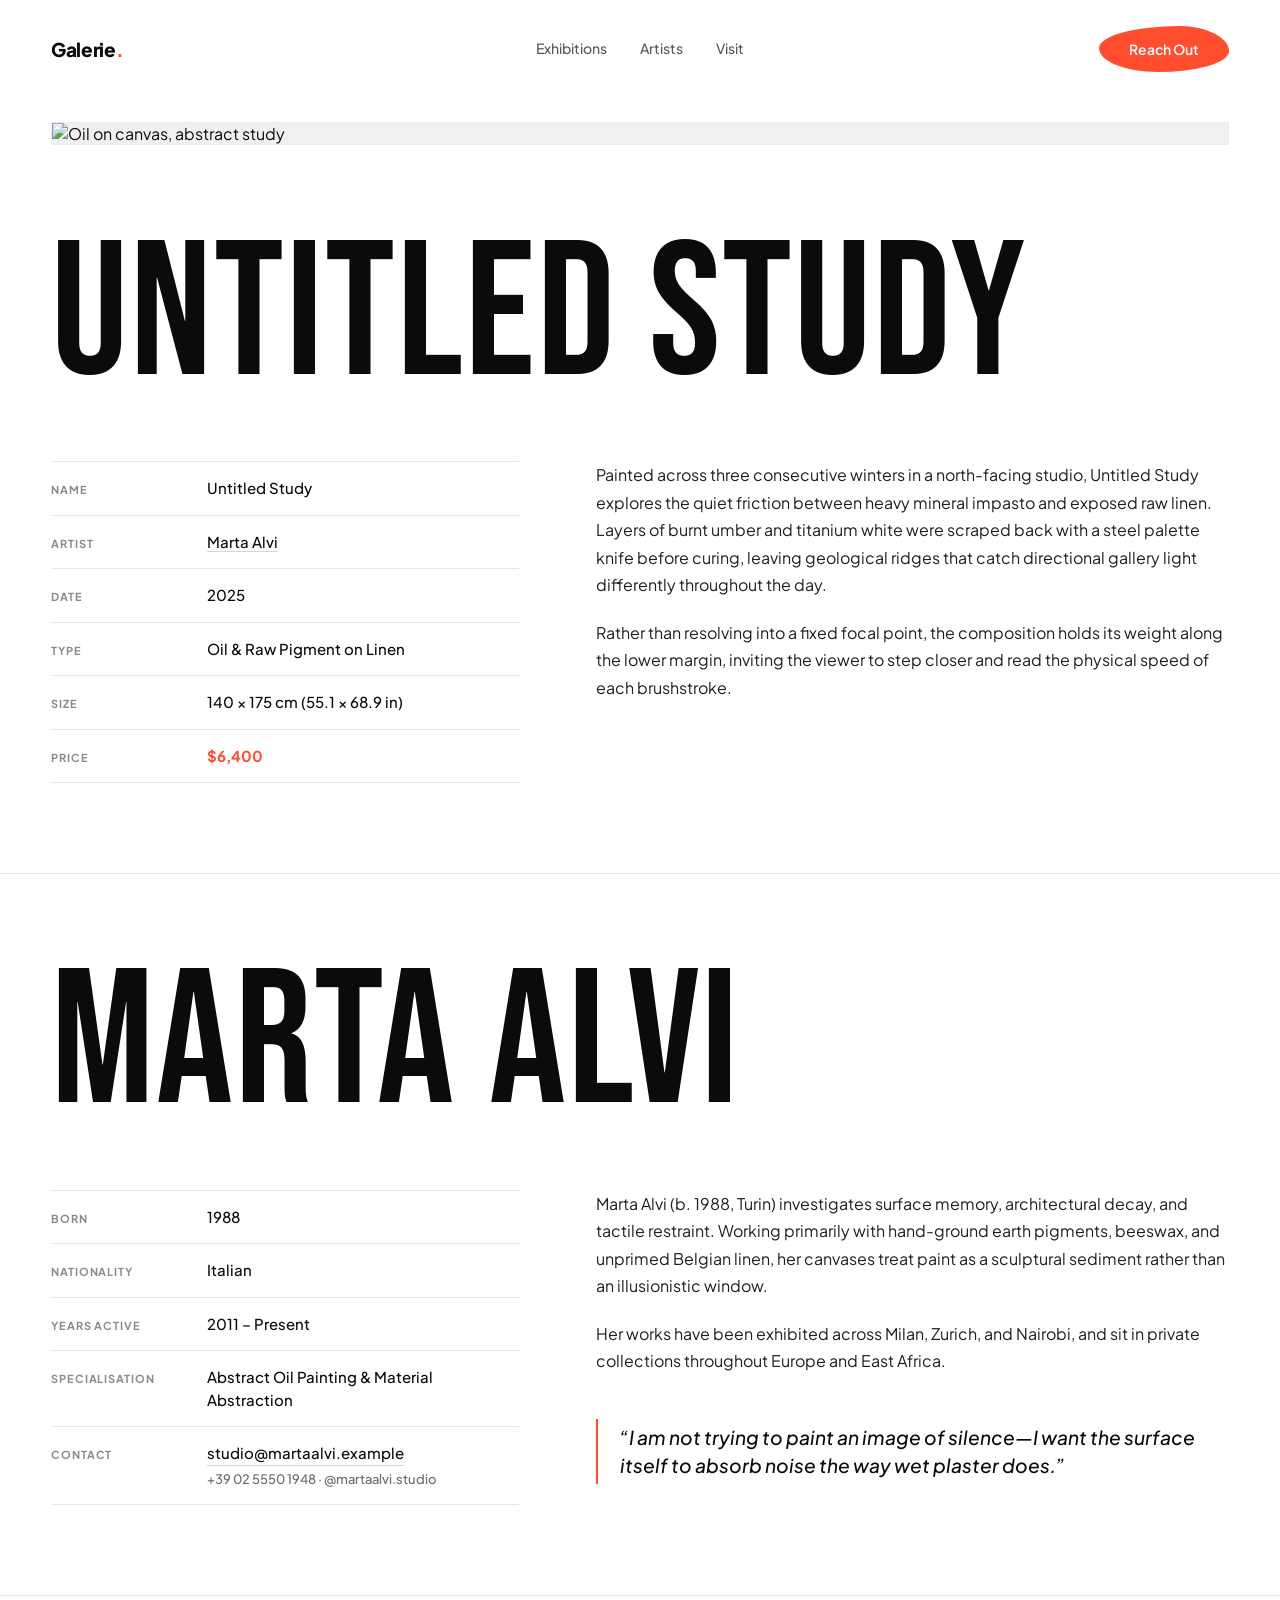
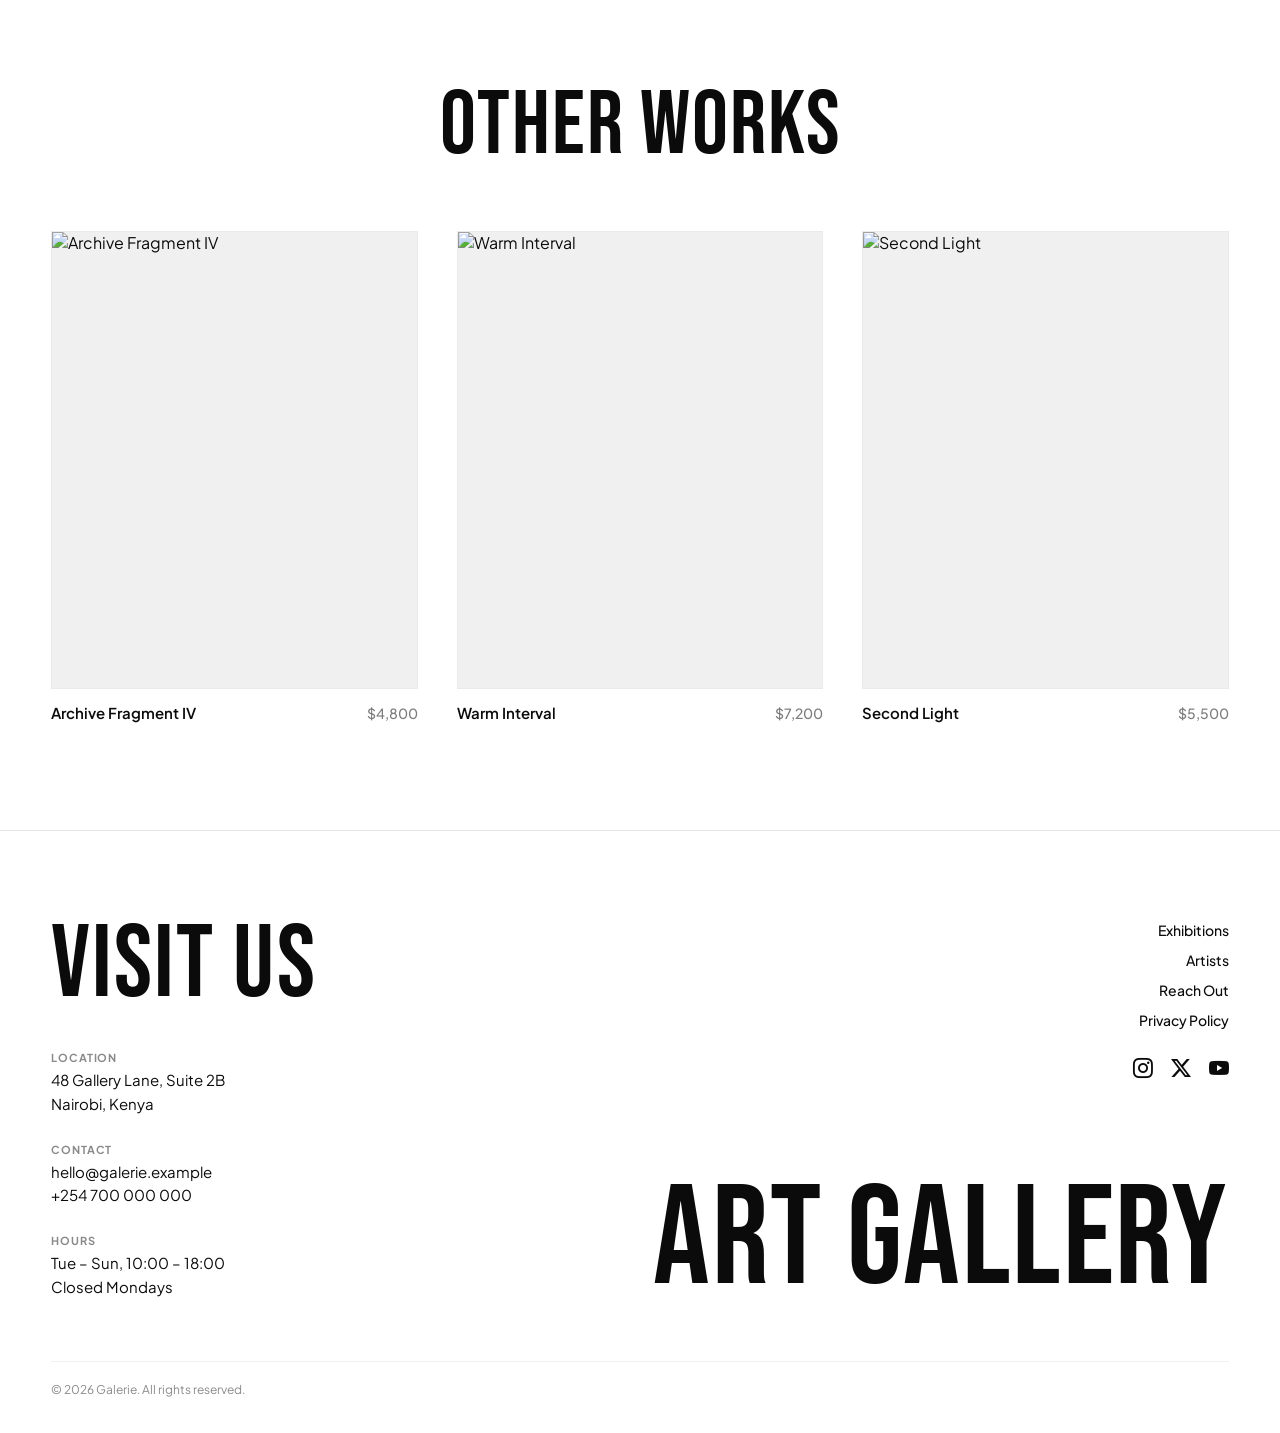
==== commit 4988b87d: "first commit" ====
--- a/art.html
+++ b/art.html
@@ -30,7 +30,7 @@
       <a href="contact.html">Visit</a>
     </nav>
 
-    <a class="cta" href="contact.html">Book a visit</a>
+    <a class="cta" href="contact.html">Reach Out</a>
   </header>
 
   <main class="art-page">
@@ -230,7 +230,7 @@
             <nav class="footer-nav" aria-label="Footer navigation">
               <a href="index.html#exhibition">Exhibitions</a>
               <a href="index.html#artists">Artists</a>
-              <a href="contact.html">Book a visit</a>
+              <a href="contact.html">Reach Out</a>
               <a href="/privacy-policy/">Privacy Policy</a>
             </nav>
 
